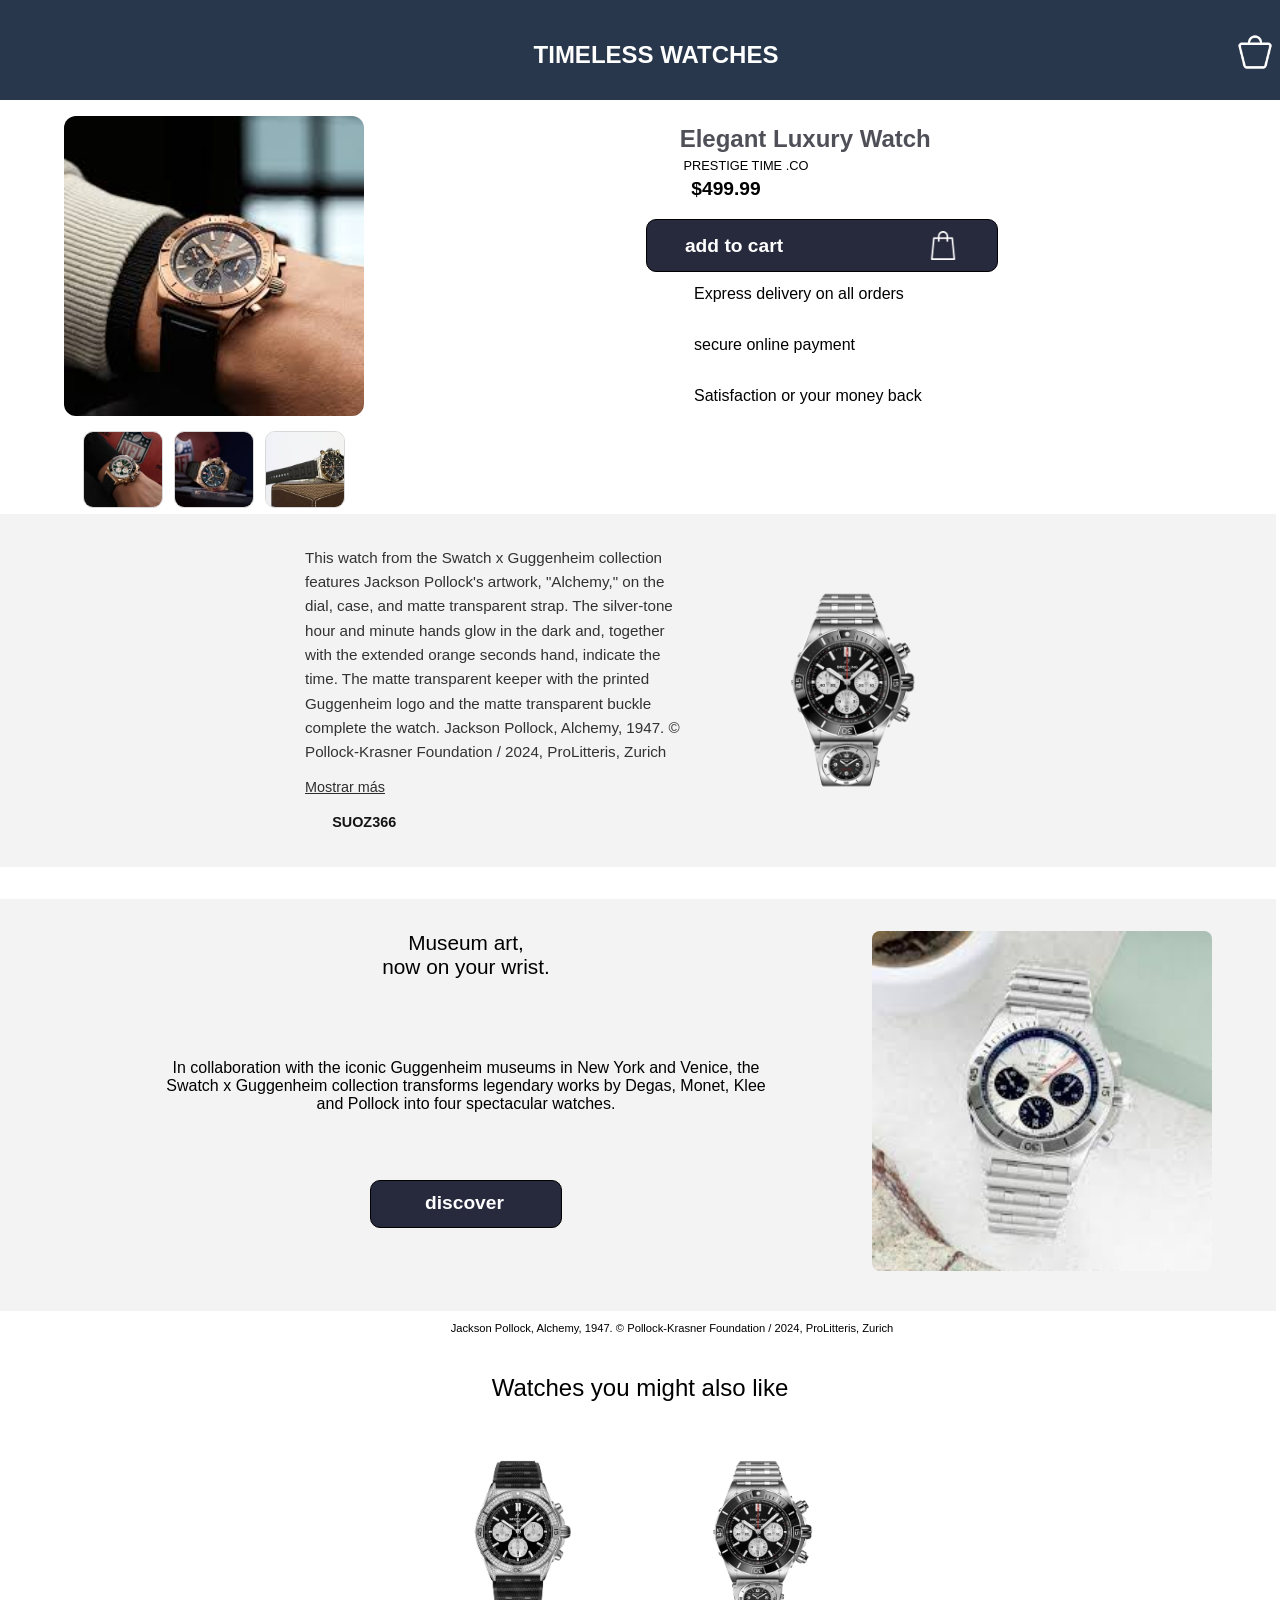
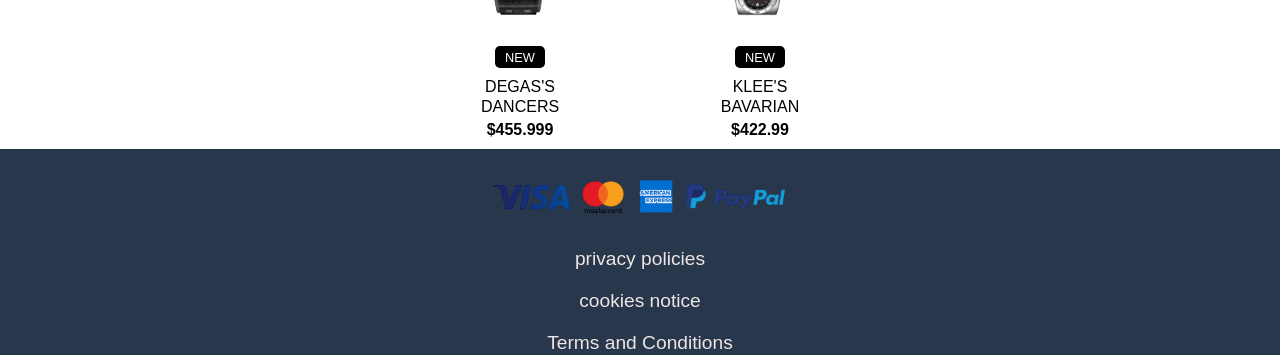
==== Eccomercejs/ind.html @ 8026d91e "primer commit" ====
<!DOCTYPE html>
<html lang="en">
<head>
  <meta charset="UTF-8">
  <meta name="viewport" content="width=device-width, initial-scale=1.0">
  <title>Document</title>
  <link rel="stylesheet" href="holaa.css">
</head>
<body>
<header>
  <nav>
      <div class="container_footer">
      <p class="signo_mas">≡</p>
      <p class="text_footer">TIMELESS WATCHES</p>
      <img class="carrito_footer" src="images/bolsa-de-la-compra.png" alt="carrito">
    </div>
    <article class="ventana2 activo">
      <button class="ventana2__cerrar" aria-label="Cerrar">×</button>
<hr>
      <p class="iniciar">Inicio</p>
    <p class="tienda">Tienda</p>
    <p class="contacto">Contacto</p>
    <p class="coleccion">Colecciones</p>
    
    </article>
    <div class="ventana activo">
      <div class="ventana__contenido">
        <button class="ventana__cerrar" aria-label="Cerrar">×</button>
        <div class="carrito__item">
          <img class="carrito__img" src="images/ab0136251b1a2-soldier_0acf1747_thumbnail_1024-Photoroom.png" alt="reloj en carrito">
          <div class="carrito__detalles">
            <p class="carrito__precio">$499.99</p>
            <div class="carrito__cantidad">
              <button class="boton">-</button>
              <input class="valor" type="number" min="1" value="1"  aria-label="Cantidad" />
              <button class="boton">+</button>
            </div>
          </div>
        </div>
        <div class="carrito__tarjetas">
          <p class="tarjetas__texto">Accepted cards</p>
          <img class="tarjetas__logos" src="images/png-clipart-visa-mastercard-american-express-paypal-logos-tech-companies-payments-Photoroom.png" alt="accepted cards">
        </div>
      </div>
    </div>
    </nav>
</header>
<main>
  <section class="contenedor">
    <article class="container_contenido">
      <div class="galeria-principal">
        <img class="imagen_primerafila" src="images/images (1).jpg" alt="Reloj principal">
        <div class="galeria-miniatura">
             <img class="uno miniaturas" src="images/images (2).jpg" alt="Reloj detalle 1">
          <img class="dos miniaturas" src="images/images.jpg" alt="Reloj detalle 2">
          <img class="tres miniaturas" src="images/descarga.jpg" alt="Reloj detalle 3">
        </div>
      </div>
    </article>

    <article class="tienda-imagenes"></article>
  </section>
  <section>
    <article class="cont">
      <h2>Elegant Luxury Watch</h2>
      <p class="mini">PRESTIGE TIME .CO</p>
      <p class="precio">$499.99</p>
      <button class="compra">
        <p class="texto_addtocart">add to cart</p>
        <img class="carrito-compra" src="images/bolsa.png" alt="bolsa de compra">
        </button>
<ul class="lis">
  <li class="linea">Express delivery on all orders</li>
<li class="linea">secure online payment</li>
<li class="linea">Satisfaction or your money back</li>
</ul>
    </article>
    <article class="cont_descripcion">
    <div class="detalle-reloj">
    <p class="texto_descripcion">
      This watch from the Swatch x Guggenheim collection features Jackson Pollock's artwork, "Alchemy," on the dial, case, and matte transparent strap.
      The silver-tone hour and minute hands glow in the dark and, together with the extended orange seconds hand, indicate the time.
      The matte transparent keeper with the printed Guggenheim logo and the matte transparent buckle complete the watch.
      Jackson Pollock, Alchemy, 1947. © Pollock-Krasner Foundation / 2024, ProLitteris, Zurich
    </p>
    <a class="mostrar-mas" href="#">Mostrar más</a>

<div class="image">
  <p class="texto_mini">SUOZ366</p>
</div>
    </div>
  <img class="desc" src="images/ab0136251b1a2-soldier_0acf1747_thumbnail_1024-Photoroom.png" alt="">
    </article>
  <table>
    <tr>
      <td>&nbsp;</td>
      <td>&nbsp;</td>
    </tr>
    <tr>
  <td class="fila">
    Motion:
  
  </td>
  <td>
    quartz
  
  </td>
    </tr>
    <tr>
      <td class="fila">
        Water <br> resistant:
      </td>
      <td>
        3 bars
      </td>
    </tr>
    <tr>
      <td class="fila">
        Category:
      </td>
      <td>SWATCH x<br> GUGGENHEIM</td>
    </tr>
  </table>
<article class="contenedor_bloque">
<div class="promo-bloque-inner">
<img class="img3" src="images/images (3).jpg" alt="">

    <div class="estructura_boton">
      <img class="img_contenedor" src="images/images (3).jpg" alt="">
<p class="titulo_contenedor">Museum art, <br> now on your wrist.</p>
<p class="contenido_contenedor">In collaboration with the iconic Guggenheim museums in New York and Venice, 
  the Swatch x Guggenheim collection transforms legendary works by Degas, Monet,
   Klee and Pollock into four spectacular watches.</p>
   <button class="contenedor_descubrir">
    <p class="texto_descubrir">
      discover
    </p>
  </button>
  </div>
  </div>
  </article>
  <p class="copy_fundacion">Jackson Pollock, Alchemy, 1947. © Pollock-Krasner Foundation / 2024, ProLitteris, Zurich​
  </p>
  </section>
</main>
<aside>
  <article class="barra_relojes">
    <p class="barra_texto">Watches you might also like</p>
    <div class="primer_reloj">
    <img class="reloj_contenedor" src="images/4shpg6fhmjme-l5o9vuppcspw1560nx1jrygs-ExtraLarge.jpg" alt="">
    <div class="boton_nuevo">
      <p class="texto_nuevo">NEW</p>
      <p class="texto_titulo">DEGAS'S <br>DANCERS </p>
      <p class="precio_contenedor">$455.999</p>
    </div>
    </div>
    <div class="segundo_reloj">
    <img class="reloj_segundo" src="images/ab0136251b1a2-soldier_0acf1747_thumbnail_1024-Photoroom.png" alt="">
    <div class="boton_nuevo2">
      <p class="texto_nuevo2">NEW</p>
      <p class="texto_titulo2">KLEE'S <br> BAVARIAN</p>
      <p class="precio_contenedor2">$422.99</p>
    </div>
    </div>
  </article>
</aside>
<footer>
<div class="contenedor_footer">
  <img class="imagenes_pasarelas" src="images/png-clipart-visa-mastercard-american-express-paypal-logos-tech-companies-payments-Photoroom.png" alt="">
  <a href="" class="link_politicas">
privacy policies
  </a>
  <a href="" class="link_cookies">
    cookies notice
      </a>
      <a href="" class="link_terminos">
        Terms and Conditions
          </a>
</div>
</footer>
<script src="cod.js"></script>
</body>
</html>
---- Eccomercejs/holaa.css ----
*{
    box-sizing: border-box;
}
html, body{
    overflow-x: hidden;
}
body{
    margin: 0;
    font-family: Arial, Helvetica, sans-serif;
}
html{
    font-size: 16px;
}
header{
    background-color: rgb(40, 55, 75);
    padding: 1px;
    height: 100px;
}
.container_footer{
    display: grid;
    grid-template-columns: 1fr 1fr 1fr;
    align-items: center;
    width: 100%;
    max-width: 100%;
}
.signo_mas{
  margin-left: 1rem;
font-size: 40px;
color: white;
cursor: pointer;
}
.ventana2{
    margin: 0;
    display: none;
    background-color: rgba(53, 71, 95);
    width: 100vw;
    height: 100vh;
    position: fixed;
    top: 0;
    left: 0;
    z-index: 1000;
    align-items: center;
    justify-content: center;
    padding: 1.5rem;
    overflow: hidden;
}
.ventana2__cerrar{
  top: 4px;
    position: absolute;
    width: 2.3rem;
    height: 2.3rem;
    left: 1rem;
    border: none;
    background: rgba(53, 71, 95);
    color: white;
    font-size: 2.25rem;
    line-height: 1;
    cursor: pointer;
    display: grid;
    place-items: center;
}
hr{
    position: absolute;
    margin: 0;
    left: 1.5rem;
    right: 1.5rem;
    top: 2.5rem;
    margin-left: -1.5rem;
    height: 1px;
    border: none;
    background-color: white;
}
.iniciar{
    padding-top: 3rem;
}
.iniciar, 
.tienda,
.coleccion,
.contacto{
font-family: system-ui, -apple-system, BlinkMacSystemFont, 'Segoe UI', Roboto, Oxygen, Ubuntu, Cantarell, 'Open Sans', 'Helvetica Neue', sans-serif;
cursor: pointer;
color: white;
margin-top: 22px;
}
.iniciar:hover,
 .tienda:hover,
 .coleccion:hover,
 .contacto:hover{
    color: rgb(165, 143, 143);
}
.text_footer{
    grid-column: 2;
    justify-self: center;
    text-align: center;
    color: white;
    font-size: 1.5rem;
    font-weight: bold;
    cursor: pointer;
}

.carrito_footer{
    grid-column: 3;
    justify-self: end;
    max-width: 43px;
    padding-right: 0.3rem;
    cursor: pointer;
    filter: brightness(0) invert(1);
}
.ventana{
    display: none;
    background-color: rgba(53, 71, 95, 0.92);
    width: 100vw;
    height: 100vh;
    position: fixed;
    top: 0;
    left: 0;
    z-index: 1000;
    align-items: center;
    justify-content: center;
    padding: 1.5rem;
    opacity: 0;
 transform: translateX(100px);
  transition: opacity 0.5s ease, transform 0.5s ease;

}
.ventana.activo{
    transform: translateX(0);
    opacity: 1;
}
.ventana__contenido{
    width: min(28rem, 100%);
    background-color: #f5f7fb;
    border-radius: 1rem;
    box-shadow: 0 24px 60px rgba(0,0,0,0.18);
    padding: 1.5rem;
    display: flex;
    flex-direction: column;
    gap: 1.5rem;
    position: relative;
}
.ventana__cerrar{
    position: absolute;
    top: 1rem;
    right: 1rem;
    width: 2.3rem;
    height: 2.3rem;
    border: none;
    background: rgba(40,55,75,0.88);
    color: white;
    font-size: 1.25rem;
    line-height: 1;
    border-radius: 50%;
    cursor: pointer;
    display: grid;
    place-items: center;
}
.ventana__cerrar:hover{
    background: rgb(29, 42, 61);
}
.carrito__item{
    display: flex;
    gap: 1rem;
    align-items: center;
    background: white;
    border-radius: 1rem;
    padding: 1rem;
}
.carrito__img{
    width: 6.5rem;
    height: 6.5rem;
    object-fit: cover;
    border-radius: 1rem;
    flex-shrink: 0;
}
.carrito__detalles{
    display: flex;
    flex-direction: column;
    justify-content: space-between;
    gap: 0.75rem;
    width: 100%;
}
.carrito__precio{
    font-size: 1.35rem;
    font-weight: 700;
    color: rgb(40, 55, 75);
    margin: 0;
}
.carrito__cantidad{
    display: inline-flex;
    align-items: center;
    gap: 0.7rem;
    background: #e5e9f3;
    border-radius: 999px;
    padding: 0.35rem 0.55rem;
    width: max-content;
}
.carrito__cantidad input{
    width: 3.2rem;
    border: none;
    background: transparent;
    text-align: center;
    font-weight: 700;
    color: rgb(40, 55, 75);
    font-size: 1rem;
    outline: none;
}
.carrito__cantidad input::-webkit-outer-spin-button,
.carrito__cantidad input::-webkit-inner-spin-button {
    -webkit-appearance: none;
    margin: 0;
}
.compra_produc{
width: 6rem;
margin: 0 auto;
padding: 10px;
border-radius: 10px;

}
.carrito__boton{
    border: none;
    background: rgb(40, 55, 75);
    color: white;
    width: 2.2rem;
    height: 2.2rem;
    border-radius: 50%;
    font-size: 1.3rem;
    cursor: pointer;
}
.carrito__valor{
    min-width: 1.5rem;
    text-align: center;
    font-weight: 700;
    font-size: 1rem;
}
.carrito__tarjetas{
    text-align: center;
    display: flex;
    flex-direction: column;
    gap: 0.9rem;
    align-items: center;
}
.tarjetas__texto{
    margin: 0;
    font-size: 0.95rem;
    font-weight: 600;
    color: rgb(40, 55, 75);
}
.tarjetas__logos{
    width: 100%;
    max-width: 20rem;
    object-fit: contain;
    border-radius: 0.75rem;
    background: white;
    padding: 0.75rem;
}
main{
   display: flex;
 flex-direction: column;  
text-align:center;
margin: 0;
}

.container_contenido{
    display: flex;
    flex-direction: column;
    align-items: center;
    gap: 0.75rem;
    margin: 1rem 0 1.5rem;
}

.galeria-principal{
    width: 100%;
    display: flex;
    flex-direction: column;
    align-items: center;
    gap: 0.75rem;
}

.imagen_primerafila{
    width: min(20rem, 90vw);
    height: auto;
    border-radius: 12px;
    object-fit: cover;
    display: block;
}

article{
    margin: 5px;
}

.tienda-imagenes{
    display: flex;
    justify-content: center;
    gap: 12px;
    flex-wrap: wrap;
}

.galeria-miniatura{
    display: flex;
    justify-content: center;
    gap: 0.7rem;
    flex-wrap: wrap;
    width: 100%;
    margin-top: 0.2rem;
}

.uno,
.dos,
.tres{
    width: 4.8rem;
    height: 4.8rem;
    object-fit: cover;
    border-radius: 10px;
    border: 1px solid #d8d8d8;
}
h2{
    font-size: 1.5rem;
padding-right: 2.1rem;
font-family: sans-serif;
color: rgb(79, 79, 88);
}
.precio{
    font-weight: bolder;
    font-size: 1.2rem;
    padding-right: 12rem;
}
.compra{
    border: solid 1px;
    width:17rem ;
    height: 3.9rem;
    background-color: rgb(39, 41, 61);
    border-radius: 10px;
    display: flex;
    align-items: center;
    justify-content: center;
    gap: 3rem;
    cursor: pointer;
    transition: transform 0.12s ease, filter 0.12s ease;
}
.compra:active{
    transform: scale(0.97);
    filter: brightness(0.92);
}
.texto_addtocart{
    font-size: 1.2rem;
    font-weight: bolder;
    color: white;
    margin: 0;
    line-height: 1.2;
}
.carrito-compra{
    width: 2rem;
    height: 1.8rem;
    object-fit: contain;
    filter: brightness(0) invert(1);
}
.mini{
    font-size: .8rem;
    padding-right: 9.5rem;
    margin: -.9rem;
}
.lis{
    display: flex;
    flex-direction: column;
    align-items: center;
}
.linea{
list-style: none;
display: flex;
text-align: center;
gap: .2rem;
margin: .8rem 0;
width: 100%;
max-width: 22rem;
padding-left: .8rem;
}
.cont{
    display: flex;
    flex-direction:column ;
    align-items: center;
}

.cont ul{
 padding: 0;
 margin: 0;
    width: 100%;
}

.linea::before{
content: "";
width: 2rem;
height: 2rem;
background-image: url("aprobar.png");
margin-top: -.4rem;
background-size: contain;
background-repeat: no-repeat;
background-position: center;
}
.cont_descripcion{
    background-color: rgb(243, 243, 243);
    width: 100%;
    padding: 1.5rem 1rem;
    display: flex;
    flex-direction: column;
    align-items: center;
    justify-content: center;
}

.detalle-reloj{
    max-width: 460px;
    text-align: left;
    display: flex;
    flex-direction: column;
    justify-content: center;
}
.texto_descripcion{
    margin: 0;
    font-size: 0.95rem;
    line-height: 1.6;
    color: rgb(50, 50, 50);
}
.mostrar-mas{
    display: inline-block;
    margin-top: 0.9rem;
    color: rgb(45, 45, 45);
    font-size: 0.9rem;
    text-decoration: underline;
}
.image{
    background-color: transparent;
}
.texto_mini{
    display: flex;
    align-items: center;
    margin: 0.9rem 0 0;
    font-weight: 600;
    font-size: 0.9rem;
    color: rgb(20, 20, 20);
}
.texto_mini::before{
   content: "";
   background-size: contain;
   background-repeat: no-repeat;
   background-image: url(mirar.png);
   width: 1.7rem;
   height: 1.6rem;
}
.desc{
    width: 100%;
    max-width: 260px;
    height: auto;
    align-self: center;
    object-fit: contain;
    flex-shrink: 0;
}
table{
display: flex;
justify-content: center;
}
td{
padding: 7px;
}
.fila{
    font-weight: bolder;
}
.contenedor_bloque{
    margin: 0;
    width: 100%;
    padding: 0;
}
.promo-bloque-inner{
    width: 100%;
    max-width: 1200px;
    margin: 0 auto;
    padding: 0;
}
.img3{
width: 100%;
display: block;
object-fit: contain;
}
.estructura_boton{

height: 24rem;
background-color:rgb(243, 243, 243) ;
margin: 0;
flex-direction: column;
width: 100%;

}
.contenido_contenedor{
    max-width: 600px;
}
.titulo_contenedor{
    text-align: center;
    padding-top: 30px;
    font-size: 1.3rem;
font-family: sans-serif;
font-weight: 540;
margin-top: 0;
}
.contenedor_descubrir{
    border: solid 1px;
    width:12rem ;
    height: 3rem;
    background-color: rgb(39, 41, 61);
    border-radius: 10px;
    cursor: pointer;
    display: flex;
margin: 0 auto;
    transition: transform 0.12s ease, filter 0.12s ease;
}
.img_contenedor{
    display: none;
}
.contenedor_descubrir:active{
    transform: scale(0.97);
    filter: brightness(0.92);
}
.texto_descubrir{
    color: white;
    font-size: 1.2rem;
margin-top: .6rem;
padding-left: 3rem;
font-weight: bolder;

}
.copy_fundacion{
    font-size: 0.7rem;
    text-align: center;
}
.barra_relojes{
    display: grid;
grid-template-columns: repeat(2, minmax(0, 1fr));
gap: 1rem;
justify-items: center;
}
.barra_texto{
    font-size: 1.5rem;
padding-right: 5rem;
font-weight: 500;
grid-column: 1 / -1;
}
.primer_reloj{
width: 100%;
max-width: 14rem;
cursor: pointer;

}
.primer_reloj:hover{
border: solid 1px;
}
.reloj_contenedor{
    height: 12rem;
    max-width:90%;
    object-fit: cover;
    

}
.boton_nuevo,
.boton_nuevo2{
    width: 100%;
    margin: 0.5rem auto 0;
    display: flex;
    flex-direction: column;
    align-items: center;
}
.texto_nuevo,
.texto_nuevo2{
    color: white;
    text-align: center;
    margin: 0;
    padding: 0.2rem 0.6rem;
    font-size: 0.8rem;
    background-color: rgb(0, 0, 0);
    border-radius: 5px;
}
.texto_titulo,
.texto_titulo2{
    margin: 0.6rem 0 0;
    text-align: center;
    line-height: 1.2;
}
.precio_contenedor,
.precio_contenedor2{
    font-weight: bolder;
    margin: 5px;
}

.segundo_reloj{
    width: 100%;
    max-width: 14rem;
}
.segundo_reloj:hover{
    border: solid 1px;
}
.reloj_segundo{
    height: 12rem;
    max-width:90%;
    object-fit: cover;
    cursor: pointer;
}
.reloj_contenedor,
.reloj_segundo{
padding-left: 1rem;
}
footer{
    background-color: rgb(40, 55, 75);
    padding: 1px;
    min-height: 100px;
}
.contenedor_footer{
    display: flex;
flex-direction: column;
align-items: center;
gap: 20px;
}
.imagenes_pasarelas{
    max-width: 35%;
    padding-top: 1rem;
    cursor: pointer;
}
.link_politicas,
.link_cookies,
.link_terminos{
    text-decoration: none;
    color: rgb(238, 230, 230);
    font-size: 1.2rem;
}
@media screen and (min-width:700px) {
    .signo_mas{
display: none;
    }
    .text_footer{
padding-top: 1rem;
margin-left: 2rem;
    }
    .carrito_footer{
     padding-top: 10px;
    }
    main{
        display: flex;
        flex-direction: row;
    }
    main > section:first-child{
        flex: 0 0 auto;
    }
    main > section:last-child{
        flex: 1 1 0;
        min-width: 0;
    }
    .imagen_primerafila{
margin-left: 4rem;
width: 300px;
        
    }
    .uno{
        margin-left: 4rem;
    }
    .uno,
    .dos,
    .tres{
        width: 80px;
    }
    .compra{
        width: 22rem;
        height: 3.3rem;
    }
    .texto_addtocart{
padding-right: 6rem;
    }
    .cont_descripcion{

        width: 100vw;
        max-width: 100vw;
        margin-top: 5.5rem;
        margin-bottom: 2rem;
        margin-left: -23rem;
        padding: 2rem 1.5rem;
        display: flex;
        flex-direction: row;
        align-items: center;
        justify-content: center;
        gap: 2rem;
    }
    .detalle-reloj{
        max-width: min(390px, 48%);
        flex: 0 1 auto;
    }
    .desc{
        max-width: 240px;
        width: auto;
        margin: 0;
        flex-shrink: 0;
    }
    table{
        display: none;
    }
    .contenedor_bloque{

        width: 100vw;
        max-width: 100vw;
        margin-left: -23rem;
        background-color: rgb(243, 243, 243);
        padding: 2rem 0 2.5rem;
    }
    .promo-bloque-inner{
        max-width: 1200px;
        margin: 0 auto;
        padding: 0 1.5rem;
        width: 100%;
    }
    .estructura_boton{
        width: 100%;
        max-width: 100%;
        background-color: transparent;
        padding: 0;
        height: auto;
        display: grid;
        grid-template-columns: minmax(0, 1fr) minmax(200px, 340px);
        grid-template-rows: auto auto auto;
        row-gap: 1rem;
        margin: 0;
        margin-top: 0;
        align-items: start;
    }
    .titulo_contenedor{
        grid-column: 1;
        grid-row: 1;
        text-align: center;
        padding-top: 0;
    }
    .contenido_contenedor{
        grid-column: 1;
        grid-row: 2;
        justify-self: center;
margin: 0;
    }
    .contenedor_descubrir{
        grid-column: 1;
        grid-row: 3;
        justify-self: center;
        margin: 0.5rem 0 0;
    }
    .img3{
        display: none;
    }
    .img_contenedor{
        display: block;
        grid-column: 2;
        grid-row: 1 / -1;
        align-self: center;
        justify-self: center;
        width: 100%;
        max-width: 100%;
        height: auto;
        object-fit: cover;
        border-radius: 8px;
        position: static;
        margin: 0;
    }
    .barra_relojes{
        grid-template-columns: repeat(2, max-content);
        justify-content: center;
        column-gap: 2rem;
        row-gap: 1rem;
    }
    .barra_texto{
        padding-right: 0;
        text-align: center;
    }
    .primer_reloj,
    .segundo_reloj{
        max-width: 13rem;
    }
    .imagenes_pasarelas{
        max-width: 400px;
    width: 300px;
    }
    .copy_fundacion{
position: relative;
right: 150px;
    }
}
@media screen and (min-width: 700px) and (max-width: 762px){
.compra{
    width: 16.8rem;
}
.texto_addtocart{
    font-size: 15px;
}
}
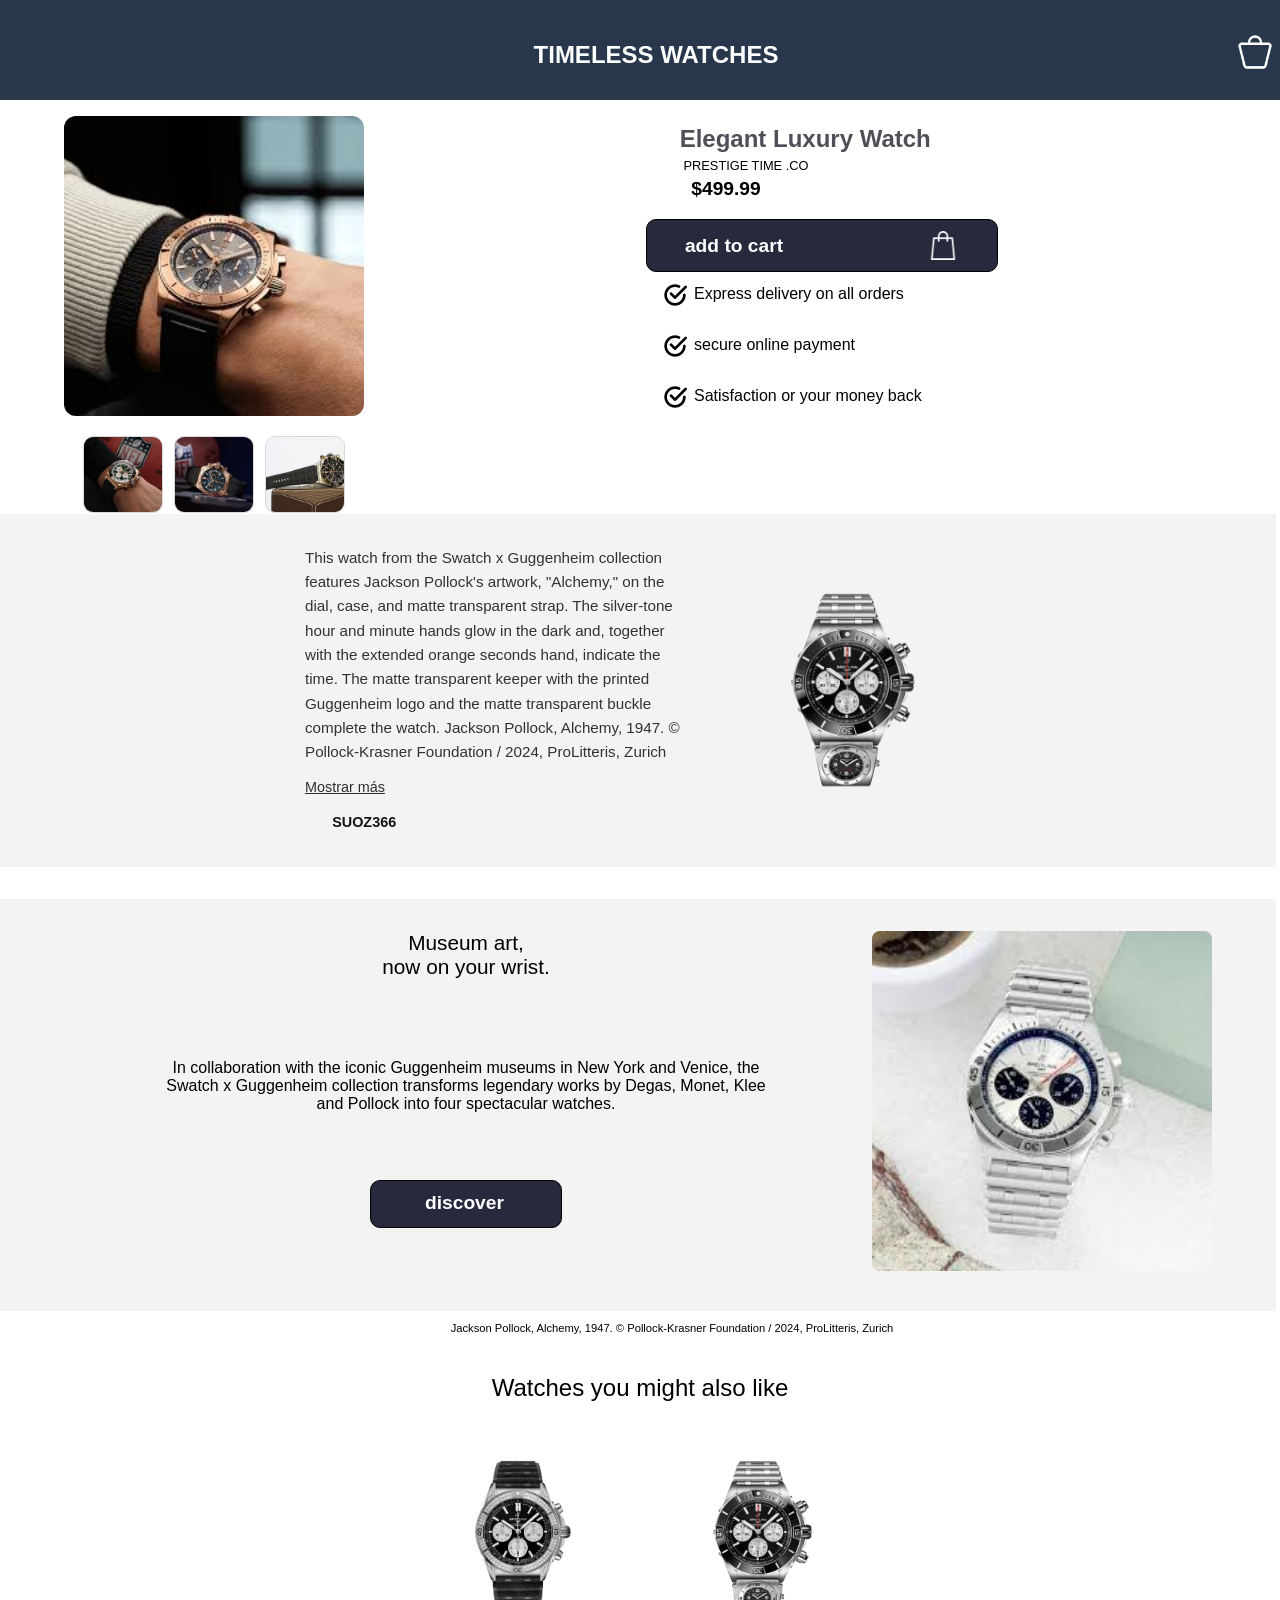
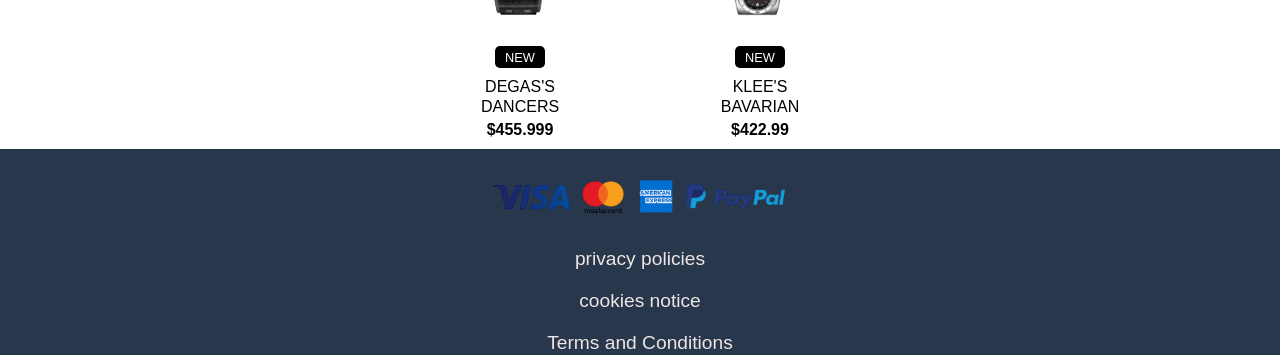
==== commit 6198bfb0: "actualizacion" ====
--- a/Eccomercejs/ind.html
+++ b/Eccomercejs/ind.html
@@ -4,7 +4,7 @@
   <meta charset="UTF-8">
   <meta name="viewport" content="width=device-width, initial-scale=1.0">
   <title>Document</title>
-  <link rel="stylesheet" href="holaa.css">
+  <link rel="stylesheet" href="diseño.css">
 </head>
 <body>
 <header>
@@ -24,9 +24,16 @@
     
     </article>
     <div class="ventana activo">
-      <div class="ventana__contenido">
+      <div class="ventana__contenido"> 
         <button class="ventana__cerrar" aria-label="Cerrar">×</button>
+ <article class="vacio">
+<p class="txtCarr">Cart</p>
+<p class="txtVacio">Your basket is currently empty</p>
+<button class="continuar">CONTINUE SHOPPING</button>
+   </article>
         <div class="carrito__item">
+
+          <button class="carrito__eliminar" aria-label="Eliminar">×</button>
           <img class="carrito__img" src="images/ab0136251b1a2-soldier_0acf1747_thumbnail_1024-Photoroom.png" alt="reloj en carrito">
           <div class="carrito__detalles">
             <p class="carrito__precio">$499.99</p>
@@ -37,12 +44,17 @@
             </div>
           </div>
         </div>
+       <a href="pagos.html">
+         <button class="boton_pago">Pay now</button>
+       </a>
         <div class="carrito__tarjetas">
           <p class="tarjetas__texto">Accepted cards</p>
           <img class="tarjetas__logos" src="images/png-clipart-visa-mastercard-american-express-paypal-logos-tech-companies-payments-Photoroom.png" alt="accepted cards">
         </div>
       </div>
+
     </div>
+
     </nav>
 </header>
 <main>
--- a/Eccomercejs/diseño.css
+++ b/Eccomercejs/diseño.css
@@ -0,0 +1,823 @@
+*{
+    box-sizing: border-box;
+}
+html, body{
+    overflow-x: hidden;
+}
+body{
+    margin: 0;
+    font-family: Arial, Helvetica, sans-serif;
+}
+html{
+    font-size: 16px;
+}
+header{
+    background-color: rgb(40, 55, 75);
+    padding: 1px;
+    height: 100px;
+}
+.container_footer{
+    display: grid;
+    grid-template-columns: 1fr 1fr 1fr;
+    align-items: center;
+    width: 100%;
+    max-width: 100%;
+}
+.signo_mas{
+  margin-left: 1rem;
+font-size: 40px;
+color: white;
+cursor: pointer;
+}
+.ventana2{
+    margin: 0;
+    display: none;
+    background-color: rgba(53, 71, 95);
+    width: 100vw;
+    height: 100vh;
+    position: fixed;
+    top: 0;
+    left: 0;
+    z-index: 1000;
+    align-items: center;
+    justify-content: center;
+    padding: 1.5rem;
+    overflow: hidden;
+}
+.ventana2__cerrar{
+  top: 4px;
+    position: absolute;
+    width: 2.3rem;
+    height: 2.3rem;
+    left: 1rem;
+    border: none;
+    background: rgba(53, 71, 95);
+    color: white;
+    font-size: 2.25rem;
+    line-height: 1;
+    cursor: pointer;
+    display: grid;
+    place-items: center;
+}
+hr{
+    position: absolute;
+    margin: 0;
+    left: 1.5rem;
+    right: 1.5rem;
+    top: 2.5rem;
+    margin-left: -1.5rem;
+    height: 1px;
+    border: none;
+    background-color: white;
+}
+.iniciar{
+    padding-top: 3rem;
+}
+.iniciar, 
+.tienda,
+.coleccion,
+.contacto{
+font-family: system-ui, -apple-system, BlinkMacSystemFont, 'Segoe UI', Roboto, Oxygen, Ubuntu, Cantarell, 'Open Sans', 'Helvetica Neue', sans-serif;
+cursor: pointer;
+color: white;
+margin-top: 22px;
+}
+.iniciar:hover,
+ .tienda:hover,
+ .coleccion:hover,
+ .contacto:hover{
+    color: rgb(165, 143, 143);
+}
+.text_footer{
+    grid-column: 2;
+    justify-self: center;
+    text-align: center;
+    color: white;
+    font-size: 1.5rem;
+    font-weight: bold;
+    cursor: pointer;
+}
+
+.carrito_footer{
+    grid-column: 3;
+    justify-self: end;
+    max-width: 43px;
+    padding-right: 0.3rem;
+    cursor: pointer;
+    filter: brightness(0) invert(1);
+}
+.ventana{
+    display: none;
+    background-color: rgba(53, 71, 95, 0.92);
+    width: 100vw;
+    height: 100vh;
+    position: fixed;
+    top: 0;
+    left: 0;
+    z-index: 1000;
+    align-items: center;
+    justify-content: center;
+    padding: 1.5rem;
+    opacity: 0;
+ transform: translateX(100px);
+  transition: opacity 0.5s ease, transform 0.5s ease;
+
+}
+.ventana.activo{
+    transform: translateX(0);
+    opacity: 1;
+}
+.ventana__contenido{
+    width: min(28rem, 100%);
+    background-color: #f5f7fb;
+    border-radius: 1rem;
+    box-shadow: 0 24px 60px rgba(0,0,0,0.18);
+    padding: 1.5rem;
+    display: flex;
+    flex-direction: column;
+    align-items: center;
+    gap: 1.5rem;
+    position: relative;
+}
+.ventana__cerrar{
+    position: absolute;
+    top: 1rem;
+    right: 1rem;
+    width: 2.3rem;
+    height: 2.3rem;
+    border: none;
+    background: rgba(40,55,75,0.88);
+    color: white;
+    font-size: 1.25rem;
+    line-height: 1;
+    border-radius: 50%;
+    cursor: pointer;
+    display: grid;
+    place-items: center;
+}
+.ventana__cerrar:hover{
+    background: rgb(29, 42, 61);
+}
+.carrito__item{
+    display: flex;
+    gap: 1rem;
+    align-items: center;
+    background: white;
+    border-radius: 1rem;
+    padding: 1rem;
+    position: relative;
+}
+.carrito__eliminar{
+    position: absolute;
+    top: 0.5rem;
+    right: 0.5rem;
+    width: 2.3rem;
+    height: 2.3rem;
+    border: none;
+    background: rgba(40,55,75,0.88);
+    color: white;
+    font-size: 1.25rem;
+    line-height: 1;
+    border-radius: 50%;
+    cursor: pointer;
+    display: grid;
+    place-items: center;
+    z-index: 10;
+}
+.carrito__eliminar:hover{
+    background: rgb(29, 42, 61);
+}
+.carrito__img{
+    width: 6.5rem;
+    height: 6.5rem;
+    object-fit: cover;
+    border-radius: 1rem;
+    flex-shrink: 0;
+}
+.carrito__detalles{
+    display: flex;
+    flex-direction: column;
+    justify-content: space-between;
+    gap: 0.75rem;
+    width: 100%;
+}
+.carrito__precio{
+    font-size: 1.35rem;
+    font-weight: 700;
+    color: rgb(40, 55, 75);
+    margin: 0;
+}
+.carrito__cantidad{
+    display: inline-flex;
+    align-items: center;
+    gap: 0.7rem;
+    background: #e5e9f3;
+    border-radius: 999px;
+    padding: 0.35rem 0.55rem;
+    width: max-content;
+}
+.carrito__cantidad input{
+    width: 3.2rem;
+    border: none;
+    background: transparent;
+    text-align: center;
+    font-weight: 700;
+    color: rgb(40, 55, 75);
+    font-size: 1rem;
+    outline: none;
+}
+.carrito__cantidad input::-webkit-outer-spin-button,
+.carrito__cantidad input::-webkit-inner-spin-button {
+    -webkit-appearance: none;
+    margin: 0;
+}
+.compra_produc{
+width: 6rem;
+margin: 0 auto;
+padding: 10px;
+border-radius: 10px;
+
+}
+.carrito__boton{
+    border: none;
+    background: rgb(40, 55, 75);
+    color: white;
+    width: 2.2rem;
+    height: 2.2rem;
+    border-radius: 50%;
+    font-size: 1.3rem;
+    cursor: pointer;
+}
+.carrito__valor{
+    min-width: 1.5rem;
+    text-align: center;
+    font-weight: 700;
+    font-size: 1rem;
+}
+.carrito__tarjetas{
+    text-align: center;
+    display: flex;
+    flex-direction: column;
+    gap: 0.9rem;
+    align-items: center;
+ 
+}
+.boton_pago{
+width: 6rem;
+height: 3rem;
+border-radius: 10px;
+background-color:rgb(39, 41, 61) ;
+color: white;
+}
+.tarjetas__texto{
+    margin: 0;
+    font-size: 0.95rem;
+    font-weight: 600;
+    color: rgb(40, 55, 75);
+}
+.tarjetas__logos{
+    width: 100%;
+    max-width: 20rem;
+    object-fit: contain;
+    border-radius: 0.75rem;
+    background: white;
+    padding: 0.75rem;
+}
+main{
+   display: flex;
+ flex-direction: column;  
+text-align:center;
+margin: 0;
+}
+
+.container_contenido{
+    display: flex;
+    flex-direction: column;
+    align-items: center;
+    gap: 0.75rem;
+    margin: 1rem 0 1.5rem;
+}
+
+.galeria-principal{
+    width: 100%;
+    display: flex;
+    flex-direction: column;
+    align-items: center;
+    gap: 0.75rem;
+}
+
+.imagen_primerafila{
+    width: min(20rem, 90vw);
+    height: auto;
+    border-radius: 12px;
+    object-fit: cover;
+    display: block;
+}
+
+article{
+    margin: 5px;
+}
+
+.tienda-imagenes{
+    display: flex;
+    justify-content: center;
+    gap: 12px;
+    flex-wrap: wrap;
+}
+
+.galeria-miniatura{
+    display: flex;
+    justify-content: center;
+    gap: 0.7rem;
+    flex-wrap: wrap;
+    width: 100%;
+    margin-top: 0.5rem;
+}
+
+.uno,
+.dos,
+.tres{
+    width: 4.8rem;
+    height: 4.8rem;
+    object-fit: cover;
+    border-radius: 10px;
+    border: 1px solid #d8d8d8;
+}
+
+h2{
+    font-size: 1.5rem;
+padding-right: 2.1rem;
+font-family: sans-serif;
+color: rgb(79, 79, 88);
+}
+.precio{
+    font-weight: bolder;
+    font-size: 1.2rem;
+    padding-right: 12rem;
+}
+.compra{
+    border: solid 1px;
+    width:17rem ;
+    height: 3.9rem;
+    background-color: rgb(39, 41, 61);
+    border-radius: 10px;
+    display: flex;
+    align-items: center;
+    justify-content: center;
+    gap: 3rem;
+    cursor: pointer;
+    transition: transform 0.12s ease, filter 0.12s ease;
+}
+.compra:active{
+    transform: scale(0.97);
+    filter: brightness(0.92);
+}
+.texto_addtocart{
+    font-size: 1.2rem;
+    font-weight: bolder;
+    color: white;
+    margin: 0;
+    line-height: 1.2;
+}
+.carrito-compra{
+    width: 2rem;
+    height: 1.8rem;
+    object-fit: contain;
+    filter: brightness(0) invert(1);
+}
+.mini{
+    font-size: .8rem;
+    padding-right: 9.5rem;
+    margin: -.9rem;
+}
+.lis{
+    display: flex;
+    flex-direction: column;
+    align-items: center;
+}
+.linea{
+list-style: none;
+display: flex;
+text-align: center;
+gap: .2rem;
+margin: .8rem 0;
+width: 100%;
+max-width: 22rem;
+padding-left: .8rem;
+}
+.cont{
+    display: flex;
+    flex-direction:column ;
+    align-items: center;
+}
+
+.cont ul{
+ padding: 0;
+ margin: 0;
+    width: 100%;
+}
+
+.linea::before{
+content: "";
+width: 2rem;
+height: 2rem;
+background-image: url("images/aprobar.png");
+margin-top: -0.4rem;
+background-size: contain;
+background-repeat: no-repeat;
+background-position: center;
+}
+.cont_descripcion{
+    background-color: rgb(243, 243, 243);
+    width: 100%;
+    padding: 1.5rem 1rem;
+    display: flex;
+    flex-direction: column;
+    align-items: center;
+    justify-content: center;
+}
+
+.detalle-reloj{
+    max-width: 460px;
+    text-align: left;
+    display: flex;
+    flex-direction: column;
+    justify-content: center;
+}
+.texto_descripcion{
+    margin: 0;
+    font-size: 0.95rem;
+    line-height: 1.6;
+    color: rgb(50, 50, 50);
+}
+.mostrar-mas{
+    display: inline-block;
+    margin-top: 0.9rem;
+    color: rgb(45, 45, 45);
+    font-size: 0.9rem;
+    text-decoration: underline;
+}
+.image{
+    background-color: transparent;
+}
+.texto_mini{
+    display: flex;
+    align-items: center;
+    margin: 0.9rem 0 0;
+    font-weight: 600;
+    font-size: 0.9rem;
+    color: rgb(20, 20, 20);
+}
+.texto_mini::before{
+   content: "";
+   background-size: contain;
+   background-repeat: no-repeat;
+   background-image: url(mirar.png);
+   width: 1.7rem;
+   height: 1.6rem;
+}
+.desc{
+    width: 100%;
+    max-width: 260px;
+    height: auto;
+    align-self: center;
+    object-fit: contain;
+    flex-shrink: 0;
+}
+table{
+display: flex;
+justify-content: center;
+}
+td{
+padding: 7px;
+}
+.fila{
+    font-weight: bolder;
+}
+.contenedor_bloque{
+    margin: 0;
+    width: 100%;
+    padding: 0;
+}
+.promo-bloque-inner{
+    width: 100%;
+    max-width: 1200px;
+    margin: 0 auto;
+    padding: 0;
+}
+.img3{
+width: 100%;
+display: block;
+object-fit: contain;
+}
+.estructura_boton{
+
+height: 24rem;
+background-color:rgb(243, 243, 243) ;
+margin: 0;
+flex-direction: column;
+width: 100%;
+
+}
+.contenido_contenedor{
+    max-width: 600px;
+}
+.titulo_contenedor{
+    text-align: center;
+    padding-top: 30px;
+    font-size: 1.3rem;
+font-family: sans-serif;
+font-weight: 540;
+margin-top: 0;
+}
+.contenedor_descubrir{
+    border: solid 1px;
+    width:12rem ;
+    height: 3rem;
+    background-color: rgb(39, 41, 61);
+    border-radius: 10px;
+    cursor: pointer;
+    display: flex;
+margin: 0 auto;
+    transition: transform 0.12s ease, filter 0.12s ease;
+}
+.img_contenedor{
+    display: none;
+}
+.contenedor_descubrir:active{
+    transform: scale(0.97);
+    filter: brightness(0.92);
+}
+.texto_descubrir{
+    color: white;
+    font-size: 1.2rem;
+margin-top: .6rem;
+padding-left: 3rem;
+font-weight: bolder;
+
+}
+.copy_fundacion{
+    font-size: 0.7rem;
+    text-align: center;
+}
+.barra_relojes{
+    display: grid;
+grid-template-columns: repeat(2, minmax(0, 1fr));
+gap: 1rem;
+justify-items: center;
+}
+.barra_texto{
+    font-size: 1.5rem;
+padding-right: 5rem;
+font-weight: 500;
+grid-column: 1 / -1;
+}
+.primer_reloj{
+width: 100%;
+max-width: 14rem;
+cursor: pointer;
+
+}
+.primer_reloj:hover{
+border: solid 1px;
+}
+.reloj_contenedor{
+    height: 12rem;
+    max-width:90%;
+    object-fit: cover;
+    
+
+}
+.boton_nuevo,
+.boton_nuevo2{
+    width: 100%;
+    margin: 0.5rem auto 0;
+    display: flex;
+    flex-direction: column;
+    align-items: center;
+}
+.texto_nuevo,
+.texto_nuevo2{
+    color: white;
+    text-align: center;
+    margin: 0;
+    padding: 0.2rem 0.6rem;
+    font-size: 0.8rem;
+    background-color: rgb(0, 0, 0);
+    border-radius: 5px;
+}
+.texto_titulo,
+.texto_titulo2{
+    margin: 0.6rem 0 0;
+    text-align: center;
+    line-height: 1.2;
+}
+.precio_contenedor,
+.precio_contenedor2{
+    font-weight: bolder;
+    margin: 5px;
+}
+
+.segundo_reloj{
+    width: 100%;
+    max-width: 14rem;
+}
+.segundo_reloj:hover{
+    border: solid 1px;
+}
+.reloj_segundo{
+    height: 12rem;
+    max-width:90%;
+    object-fit: cover;
+    cursor: pointer;
+}
+.reloj_contenedor,
+.reloj_segundo{
+padding-left: 1rem;
+}
+footer{
+    background-color: rgb(40, 55, 75);
+    padding: 1px;
+    min-height: 100px;
+}
+.contenedor_footer{
+    display: flex;
+flex-direction: column;
+align-items: center;
+gap: 20px;
+}
+.imagenes_pasarelas{
+    max-width: 35%;
+    padding-top: 1rem;
+    cursor: pointer;
+}
+.link_politicas,
+.link_cookies,
+.link_terminos{
+    text-decoration: none;
+    color: rgb(238, 230, 230);
+    font-size: 1.2rem;
+}
+@media screen and (min-width:700px) {
+    .signo_mas{
+display: none;
+    }
+    .text_footer{
+padding-top: 1rem;
+margin-left: 2rem;
+    }
+    .carrito_footer{
+     padding-top: 10px;
+    }
+    main{
+        display: flex;
+        flex-direction: row;
+    }
+    main > section:first-child{
+        flex: 0 0 auto;
+    }
+    main > section:last-child{
+        flex: 1 1 0;
+        min-width: 0;
+    }
+    .imagen_primerafila{
+margin-left: 4rem;
+width: 300px;
+        
+    }
+    .uno{
+        margin-left: 4rem;
+    }
+    .uno,
+    .dos,
+    .tres{
+        width: 80px;
+    }
+    .compra{
+        width: 22rem;
+        height: 3.3rem;
+    }
+    .texto_addtocart{
+padding-right: 6rem;
+    }
+    .cont_descripcion{
+
+        width: 100vw;
+        max-width: 100vw;
+        margin-top: 5.5rem;
+        margin-bottom: 2rem;
+        margin-left: -23rem;
+        padding: 2rem 1.5rem;
+        display: flex;
+        flex-direction: row;
+        align-items: center;
+        justify-content: center;
+        gap: 2rem;
+    }
+    .detalle-reloj{
+        max-width: min(390px, 48%);
+        flex: 0 1 auto;
+    }
+    .desc{
+        max-width: 240px;
+        width: auto;
+        margin: 0;
+        flex-shrink: 0;
+    }
+    table{
+        display: none;
+    }
+    .contenedor_bloque{
+
+        width: 100vw;
+        max-width: 100vw;
+        margin-left: -23rem;
+        background-color: rgb(243, 243, 243);
+        padding: 2rem 0 2.5rem;
+    }
+    .promo-bloque-inner{
+        max-width: 1200px;
+        margin: 0 auto;
+        padding: 0 1.5rem;
+        width: 100%;
+    }
+    .estructura_boton{
+        width: 100%;
+        max-width: 100%;
+        background-color: transparent;
+        padding: 0;
+        height: auto;
+        display: grid;
+        grid-template-columns: minmax(0, 1fr) minmax(200px, 340px);
+        grid-template-rows: auto auto auto;
+        row-gap: 1rem;
+        margin: 0;
+        margin-top: 0;
+        align-items: start;
+    }
+    .titulo_contenedor{
+        grid-column: 1;
+        grid-row: 1;
+        text-align: center;
+        padding-top: 0;
+    }
+    .contenido_contenedor{
+        grid-column: 1;
+        grid-row: 2;
+        justify-self: center;
+margin: 0;
+    }
+    .contenedor_descubrir{
+        grid-column: 1;
+        grid-row: 3;
+        justify-self: center;
+        margin: 0.5rem 0 0;
+    }
+    .img3{
+        display: none;
+    }
+    .img_contenedor{
+        display: block;
+        grid-column: 2;
+        grid-row: 1 / -1;
+        align-self: center;
+        justify-self: center;
+        width: 100%;
+        max-width: 100%;
+        height: auto;
+        object-fit: cover;
+        border-radius: 8px;
+        position: static;
+        margin: 0;
+    }
+    .barra_relojes{
+        grid-template-columns: repeat(2, max-content);
+        justify-content: center;
+        column-gap: 2rem;
+        row-gap: 1rem;
+    }
+    .barra_texto{
+        padding-right: 0;
+        text-align: center;
+    }
+    .primer_reloj,
+    .segundo_reloj{
+        max-width: 13rem;
+    }
+    .imagenes_pasarelas{
+        max-width: 400px;
+    width: 300px;
+    }
+    .copy_fundacion{
+position: relative;
+right: 150px;
+    }
+}
+@media screen and (min-width: 700px) and (max-width: 762px){
+.compra{
+    width: 16.8rem;
+}
+.texto_addtocart{
+    font-size: 15px;
+}
+}
